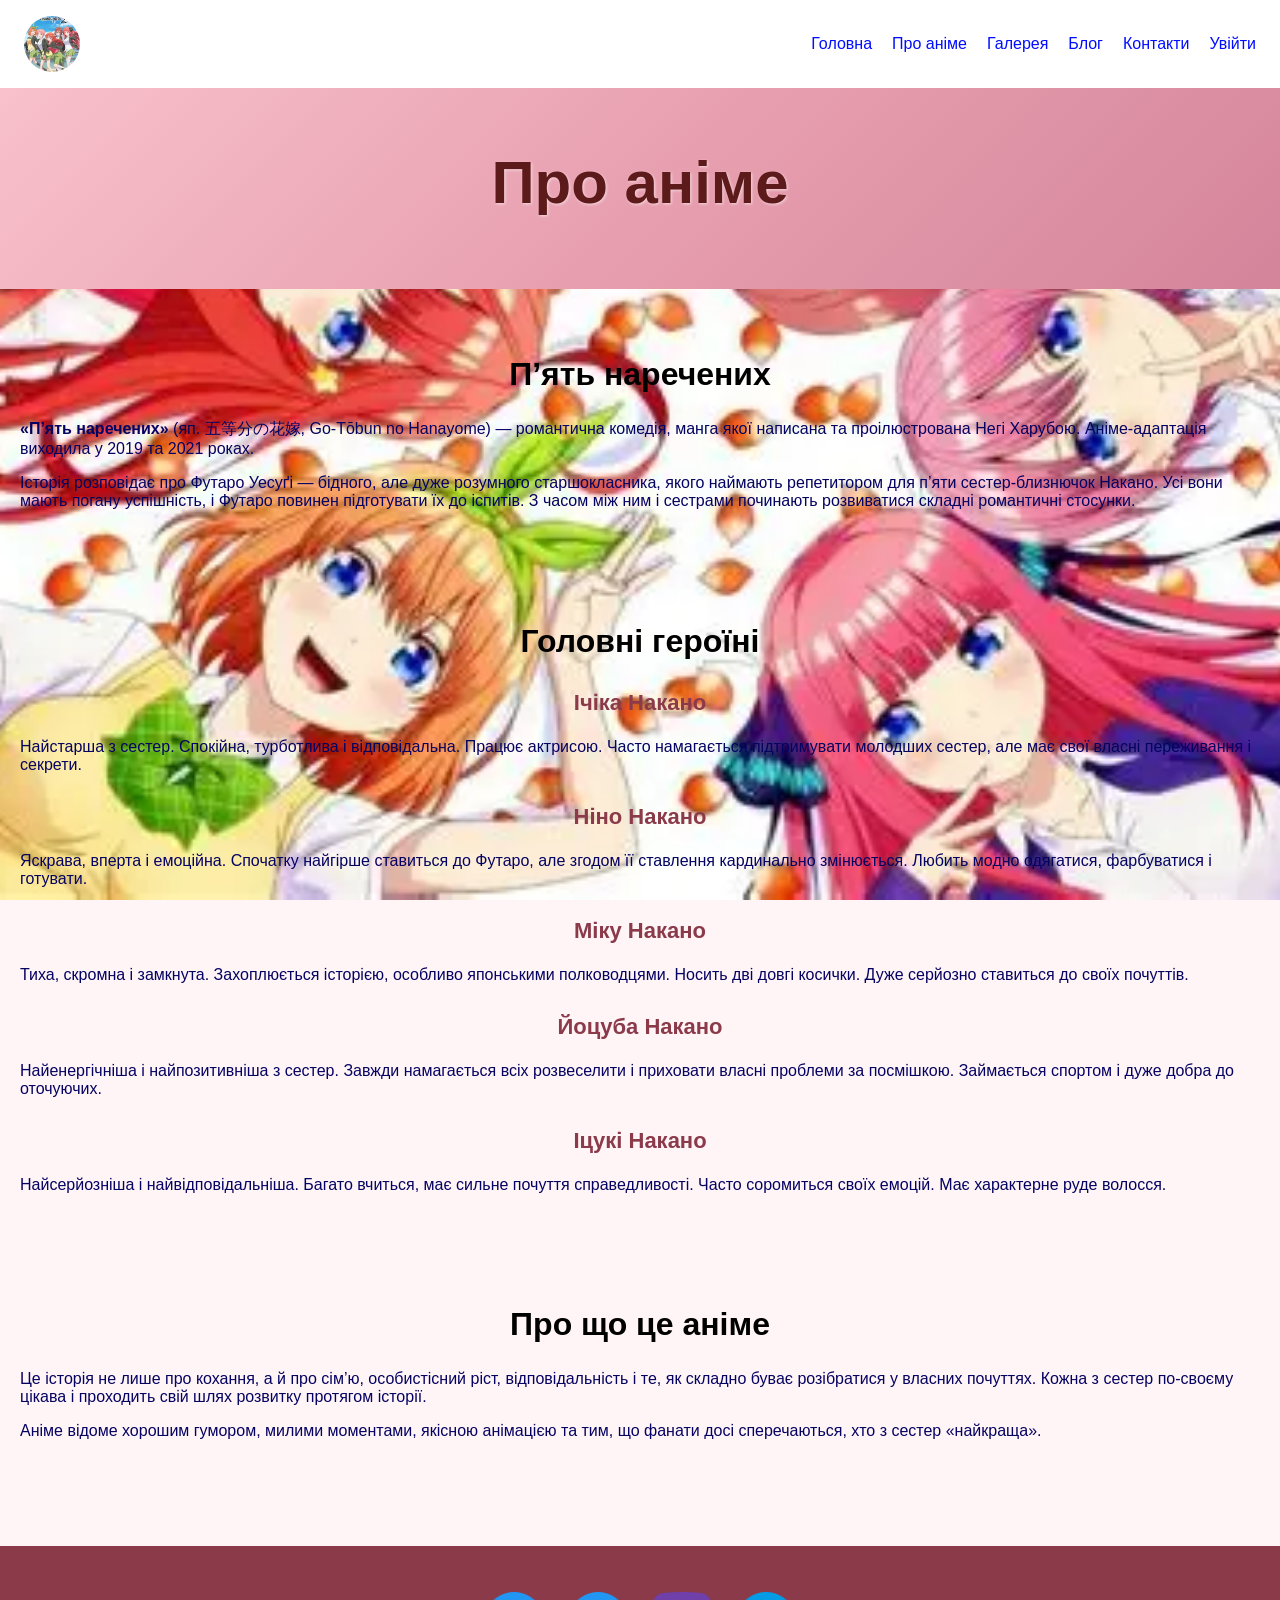
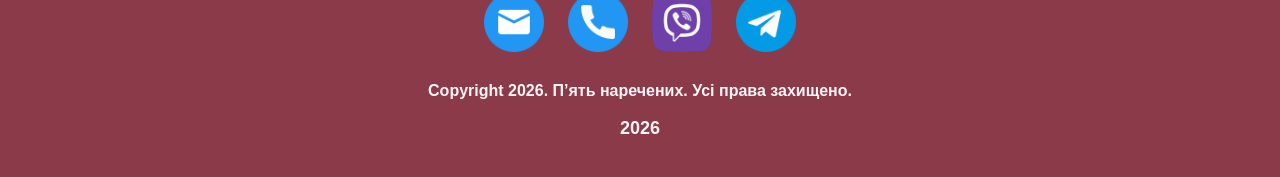
==== about.html @ eebcb765 "Add main website structure and login functionality - Created index.html for the main page with navig" ====
<!DOCTYPE html>
<html lang="uk">

<head>
    <meta charset="UTF-8">
    <meta name="viewport" content="width=device-width, initial-scale=1.0">
    <title>Про аніме — П’ять наречених</title>
    <link rel="stylesheet" href="style.css">
</head>

<body>
    <nav>
        <img src="./images/logotyp.webp" alt="Логотип" class="logo">
        <ul>
            <li><a href="./index.html">Головна</a></li>
            <li><a href="./about.html">Про аніме</a></li>
            <li><a href="./gallery.html">Галерея</a></li>
            <li><a href="./blog.html">Блог</a></li>
            <li><a href="./contacts.html">Контакти</a></li>
            <li><a href="login.html">Увійти</a></li>
        </ul>
    </nav>

    <header>
        <h1>Про аніме</h1>
    </header>

    <main>
        <section>
            <h2>П’ять наречених</h2>
            <p><strong>«П’ять наречених»</strong> (яп. 五等分の花嫁, Go-Tōbun no Hanayome) — романтична комедія, манга якої написана та проілюстрована Негі Харубою. Аніме-адаптація виходила у 2019 та 2021 роках.</p>
            
            <p>Історія розповідає про Футаро Уесуґі — бідного, але дуже розумного старшокласника, якого наймають репетитором для п’яти сестер-близнючок Накано. Усі вони мають погану успішність, і Футаро повинен підготувати їх до іспитів. З часом між ним і сестрами починають розвиватися складні романтичні стосунки.</p>
        </section>

        <section>
            <h2>Головні героїні</h2>

            <h3>Ічіка Накано</h3>
            <p>Найстарша з сестер. Спокійна, турботлива і відповідальна. Працює актрисою. Часто намагається підтримувати молодших сестер, але має свої власні переживання і секрети.</p>

            <h3>Ніно Накано</h3>
            <p>Яскрава, вперта і емоційна. Спочатку найгірше ставиться до Футаро, але згодом її ставлення кардинально змінюється. Любить модно одягатися, фарбуватися і готувати.</p>

            <h3>Міку Накано</h3>
            <p>Тиха, скромна і замкнута. Захоплюється історією, особливо японськими полководцями. Носить дві довгі косички. Дуже серйозно ставиться до своїх почуттів.</p>

            <h3>Йоцуба Накано</h3>
            <p>Найенергічніша і найпозитивніша з сестер. Завжди намагається всіх розвеселити і приховати власні проблеми за посмішкою. Займається спортом і дуже добра до оточуючих.</p>

            <h3>Іцукі Накано</h3>
            <p>Найсерйозніша і найвідповідальніша. Багато вчиться, має сильне почуття справедливості. Часто соромиться своїх емоцій. Має характерне руде волосся.</p>
        </section>

        <section>
            <h2>Про що це аніме</h2>
            <p>Це історія не лише про кохання, а й про сім’ю, особистісний ріст, відповідальність і те, як складно буває розібратися у власних почуттях. Кожна з сестер по-своєму цікава і проходить свій шлях розвитку протягом історії.</p>
            <p>Аніме відоме хорошим гумором, милими моментами, якісною анімацією та тим, що фанати досі сперечаються, хто з сестер «найкраща».</p>
        </section>
    </main>

    <footer>
        <ul class="social">
            <li>
                <a href="mailto:kitit@gmail.com" target="_blank"><img src="images/mail.png" alt="" width="60" /></a>
            </li>
            <li>
                <a href="tel:+380937012345" target="_blank"><img src="images/telephone.png" alt="" width="60" /></a>
            </li>
            <li>
                <a href="viber://chat?number=%2B79001234567" target="_blank"><img src="images/viber.png" alt="" width="60" /></a>
            </li>
            <li>
                <a href="https://t.me/IT_SCHOOL_KH" target="_blank"><img src="images/telegram.png" alt="" width="60" /></a>
            </li>
        </ul>
        <h3>Copyright 2026. П’ять наречених. Усі права захищено.</h3>
        <p>2026</p>
    </footer>
</body>

</html>
---- style.css ----
html,
body {
  height: 100%;
  padding: 0;
  margin: 0;
}

body {
  background-image: url(./images/whoisthebestsister.webp);
  background-size: cover;
  background-position: center;
  background-repeat: no-repeat;
  background-attachment: fixed;
}

body {
  background-color: #fff5f7;
  font-family: "Segoe UI", Arial, Helvetica, sans-serif;
  color: #050361;
}

/* Заголовки */
h1 {
  color: #8b3a4a;
  font-size: 60px;
}

h2 {
  color: #000000;
  font-size: 32px;
}

h3 {
  color: #8b3a4a;
  font-size: 22px;
  margin-top: 30px;
}

h1, h2, h3, h4 {
  font-family: "Segoe UI", Verdana, Geneva, Tahoma, sans-serif;
  text-align: center;
}

/* Посилання */
a {
  color: #000dff;
  text-decoration: none;
  transition: color 0.2s;
}

a:hover {
  color: #d4849a;
}

ul {
  list-style-type: none;
  padding: 0;
}

img {
  max-width: 100%;
}

/* ===== Навігація ===== */
nav {
  display: flex;
  justify-content: space-between;
  align-items: center;
  padding: 16px 24px;
  background-color: #fff;
  box-shadow: 0 2px 8px rgba(139, 58, 74, 0.1);
}

nav ul {
  display: flex;
  flex-wrap: wrap;
  gap: 20px;
  margin: 0;
}

nav a {
  font-weight: 500;
  font-size: 16px;
}

.logo {
  width: 56px;
  height: 56px;
  border-radius: 50%;
  object-fit: cover;
}

/* ===== Хедер ===== */
header {
  padding: 60px 20px;
  text-align: center;
  background: linear-gradient(135deg, #f8c1cc, #e8a0b0, #d4849a);
}

header h1 {
  margin: 0 0 12px;
  color: #5c1a1a;
  text-shadow: 1px 1px 3px rgba(255, 255, 255, 0.6);
}

.description {
  color: #4a2c2a;
  font-size: 20px;
  max-width: 600px;
  margin: 0 auto 25px;
}

/* ===== Основний контент ===== */
main {
  padding: 30px 20px;
}

section {
  clear: both;
  margin-bottom: 50px;
  padding: 10px 0;
}

.sister-text {
  max-width: 820px;
  margin: 0 auto;
  line-height: 1.7;
  font-size: 18px;
}

.sister-text p {
  margin: 0 0 16px;
}

/* ===== Кнопка ===== */
.button {
  display: inline-block;
  background-color: #e8a0b0;
  border: 3px solid #c45c6a;
  padding: 12px 28px;
  margin: 15px auto;
  font-weight: bold;
  border-radius: 30px;
  color: #4a2c2a;
  transition: all 0.25s;
  text-align: center;
}

.button:hover {
  background-color: #c45c6a;
  color: #fff;
}

/* ===== Зображення ===== */
.center {
  display: block;
  margin: 20px auto;
}

.main_img {
  width: 100%;
  max-width: 520px;
  border-radius: 12px;
  box-shadow: 0 4px 15px rgba(139, 58, 74, 0.15);
}

.img_left {
  float: left;
  width: 280px;
  padding: 0 24px 20px 0;
  border-radius: 10px;
}

.img_right {
  float: right;
  width: 280px;
  padding: 0 0 20px 24px;
  border-radius: 10px;
}

/* ===== Галерея ===== */
#gallery {
  text-align: center;
}

#gallery div {
  display: inline-block;
  border: 3px solid #e8a0b0;
  background-color: #fff;
  padding: 16px;
  border-radius: 12px;
  margin: 10px 6px;
  transition: transform 0.2s;
}

#gallery div:hover {
  transform: translateY(-5px);
}

#gallery div img {
  height: 200px;
  border-radius: 8px;
  object-fit: cover;
}

/* ===== Контакти ===== */
.column2 {
  display: flex;
  justify-content: center;
  gap: 24px;
  flex-wrap: wrap;
}

.column2 div {
  width: 48%;
  min-width: 280px;
}

.contacts_img {
  width: 100%;
  height: 450px;
  object-fit: cover;
  border-radius: 12px;
}

/* ===== Форма входу ===== */
.login-form {
  background: #fff;
  padding: 40px;
  border-radius: 16px;
  box-shadow: 0 4px 20px rgba(139, 58, 74, 0.12);
  text-align: center;
  width: 100%;
  max-width: 380px;
  margin: 40px auto;
}

.login-form input {
  width: 100%;
  padding: 12px 16px;
  margin: 10px 0;
  border: 2px solid #e8a0b0;
  border-radius: 8px;
  font-size: 16px;
  box-sizing: border-box;
  outline: none;
  transition: border-color 0.2s;
}

.login-form input:focus {
  border-color: #c45c6a;
}

.login-form button {
  padding: 12px 28px;
  margin: 12px 6px 0;
  border: none;
  border-radius: 30px;
  font-weight: bold;
  font-size: 15px;
  cursor: pointer;
  transition: all 0.2s;
}

.login-form button[type="submit"] {
  background-color: #e8a0b0;
  color: #4a2c2a;
}

.login-form button[type="submit"]:hover {
  background-color: #c45c6a;
  color: #fff;
}

.login-form button[type="reset"] {
  background-color: #f0e0e4;
  color: #8b3a4a;
}

.login-form button[type="reset"]:hover {
  background-color: #e8a0b0;
}

/* ===== Підвал ===== */
footer {
  display: flex;
  flex-direction: column;
  justify-content: center;
  align-items: center;
  clear: both;
  background-color: #8b3a4a;
  color: #fff5f7;
  padding: 30px 20px;
}

footer a {
  color: #f8c1cc;
}

footer a:hover {
  color: #fff;
}

footer p {
  font-weight: bold;
  font-size: 18px;
  margin: 8px 0;
}

footer h3 {
  color: #fff5f7;
  font-size: 16px;
  margin: 10px 0;
}

.social {
  display: flex;
  justify-content: center;
  gap: 24px;
  margin: 16px 0;
}

#uarr {
  text-align: center;
  font-size: 36px;
  margin-bottom: 10px;
}

#uarr a {
  color: #f8c1cc;
}
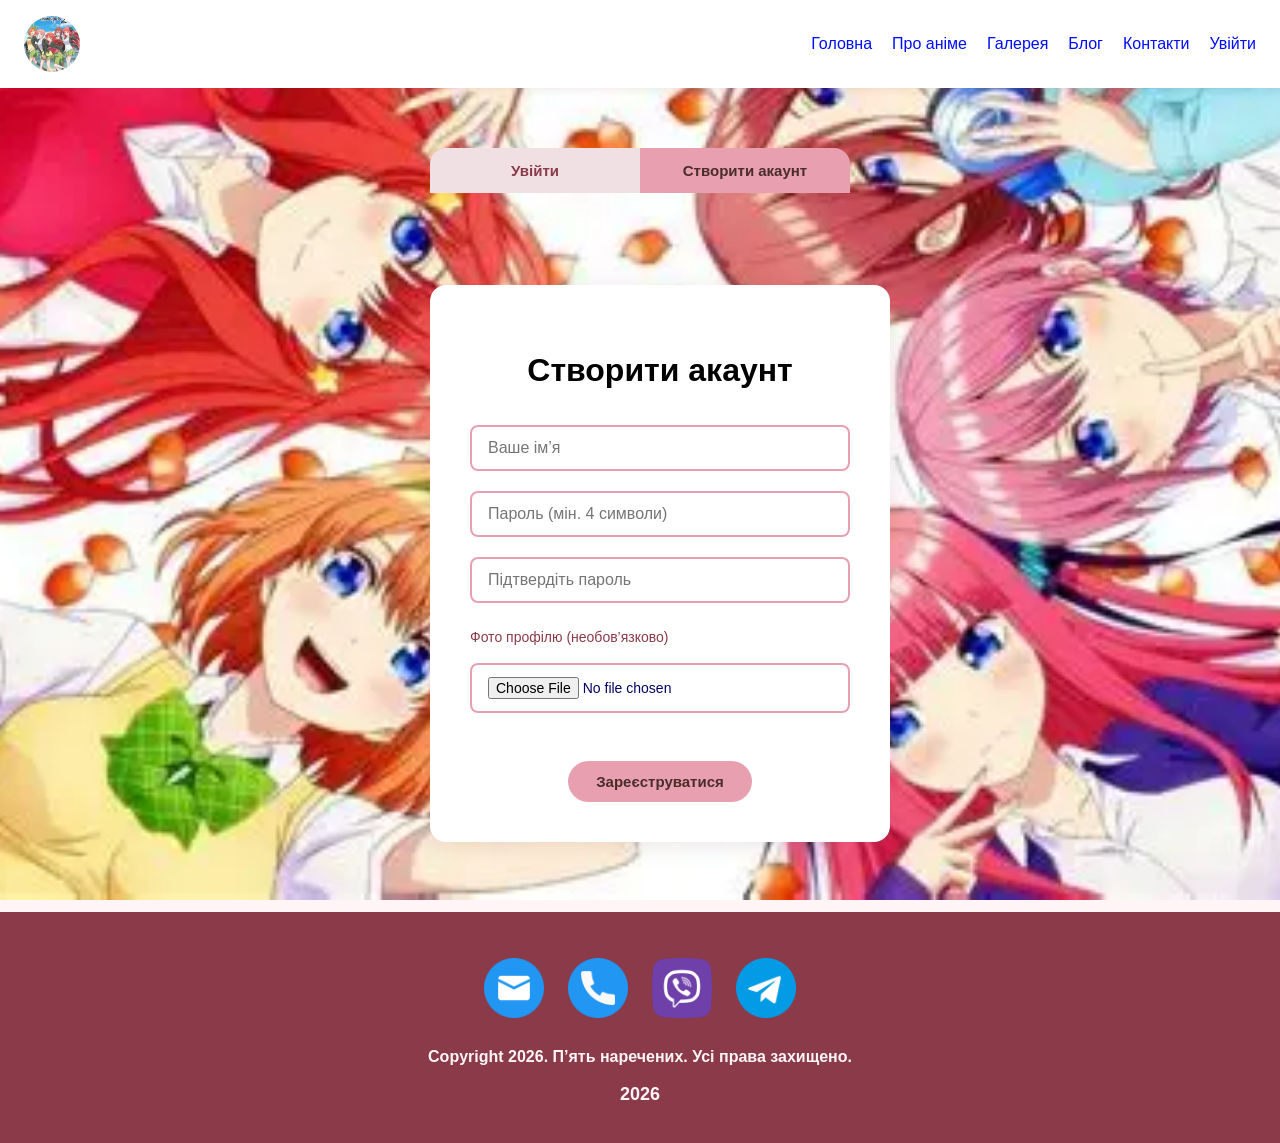
==== commit 694bc056: "feat: Implement user authentication system with login and registration functionality - Added profile" ====
--- a/about.html
+++ b/about.html
@@ -10,7 +10,9 @@
 
 <body>
     <nav>
-        <img src="./images/logotyp.webp" alt="Логотип" class="logo">
+        <a href="./profile.html">
+            <img src="./images/logotyp.webp" alt="Логотип" class="logo">
+        </a>
         <ul>
             <li><a href="./index.html">Головна</a></li>
             <li><a href="./about.html">Про аніме</a></li>
@@ -28,34 +30,45 @@
     <main>
         <section>
             <h2>П’ять наречених</h2>
-            <p><strong>«П’ять наречених»</strong> (яп. 五等分の花嫁, Go-Tōbun no Hanayome) — романтична комедія, манга якої написана та проілюстрована Негі Харубою. Аніме-адаптація виходила у 2019 та 2021 роках.</p>
-            
-            <p>Історія розповідає про Футаро Уесуґі — бідного, але дуже розумного старшокласника, якого наймають репетитором для п’яти сестер-близнючок Накано. Усі вони мають погану успішність, і Футаро повинен підготувати їх до іспитів. З часом між ним і сестрами починають розвиватися складні романтичні стосунки.</p>
+            <p><strong>«П’ять наречених»</strong> (яп. 五等分の花嫁, Go-Tōbun no Hanayome) — романтична комедія, манга якої
+                написана та проілюстрована Негі Харубою. Аніме-адаптація виходила у 2019 та 2021 роках.</p>
+            <p>Історія розповідає про Футаро Уесуґі — бідного, але дуже розумного старшокласника, якого наймають
+                репетитором для п’яти сестер-близнючок Накано. Усі вони мають погану успішність, і Футаро повинен
+                підготувати їх до іспитів. З часом між ним і сестрами починають розвиватися складні романтичні стосунки.
+            </p>
         </section>
 
         <section>
             <h2>Головні героїні</h2>
 
             <h3>Ічіка Накано</h3>
-            <p>Найстарша з сестер. Спокійна, турботлива і відповідальна. Працює актрисою. Часто намагається підтримувати молодших сестер, але має свої власні переживання і секрети.</p>
+            <p>Найстарша з сестер. Спокійна, турботлива і відповідальна. Працює актрисою. Часто намагається підтримувати
+                молодших сестер, але має свої власні переживання і секрети.</p>
 
             <h3>Ніно Накано</h3>
-            <p>Яскрава, вперта і емоційна. Спочатку найгірше ставиться до Футаро, але згодом її ставлення кардинально змінюється. Любить модно одягатися, фарбуватися і готувати.</p>
+            <p>Яскрава, вперта і емоційна. Спочатку найгірше ставиться до Футаро, але згодом її ставлення кардинально
+                змінюється. Любить модно одягатися, фарбуватися і готувати.</p>
 
             <h3>Міку Накано</h3>
-            <p>Тиха, скромна і замкнута. Захоплюється історією, особливо японськими полководцями. Носить дві довгі косички. Дуже серйозно ставиться до своїх почуттів.</p>
+            <p>Тиха, скромна і замкнута. Захоплюється історією, особливо японськими полководцями. Носить дві довгі
+                косички. Дуже серйозно ставиться до своїх почуттів.</p>
 
             <h3>Йоцуба Накано</h3>
-            <p>Найенергічніша і найпозитивніша з сестер. Завжди намагається всіх розвеселити і приховати власні проблеми за посмішкою. Займається спортом і дуже добра до оточуючих.</p>
+            <p>Найенергічніша і найпозитивніша з сестер. Завжди намагається всіх розвеселити і приховати власні проблеми
+                за посмішкою. Займається спортом і дуже добра до оточуючих.</p>
 
             <h3>Іцукі Накано</h3>
-            <p>Найсерйозніша і найвідповідальніша. Багато вчиться, має сильне почуття справедливості. Часто соромиться своїх емоцій. Має характерне руде волосся.</p>
+            <p>Найсерйозніша і найвідповідальніша. Багато вчиться, має сильне почуття справедливості. Часто соромиться
+                своїх емоцій. Має характерне руде волосся.</p>
         </section>
 
         <section>
             <h2>Про що це аніме</h2>
-            <p>Це історія не лише про кохання, а й про сім’ю, особистісний ріст, відповідальність і те, як складно буває розібратися у власних почуттях. Кожна з сестер по-своєму цікава і проходить свій шлях розвитку протягом історії.</p>
-            <p>Аніме відоме хорошим гумором, милими моментами, якісною анімацією та тим, що фанати досі сперечаються, хто з сестер «найкраща».</p>
+            <p>Це історія не лише про кохання, а й про сім’ю, особистісний ріст, відповідальність і те, як складно буває
+                розібратися у власних почуттях. Кожна з сестер по-своєму цікава і проходить свій шлях розвитку протягом
+                історії.</p>
+            <p>Аніме відоме хорошим гумором, милими моментами, якісною анімацією та тим, що фанати досі сперечаються,
+                хто з сестер «найкраща».</p>
         </section>
     </main>
 
@@ -68,15 +81,18 @@
                 <a href="tel:+380937012345" target="_blank"><img src="images/telephone.png" alt="" width="60" /></a>
             </li>
             <li>
-                <a href="viber://chat?number=%2B79001234567" target="_blank"><img src="images/viber.png" alt="" width="60" /></a>
+                <a href="viber://chat?number=%2B79001234567" target="_blank"><img src="images/viber.png" alt=""
+                        width="60" /></a>
             </li>
             <li>
-                <a href="https://t.me/IT_SCHOOL_KH" target="_blank"><img src="images/telegram.png" alt="" width="60" /></a>
+                <a href="https://t.me/IT_SCHOOL_KH" target="_blank"><img src="images/telegram.png" alt=""
+                        width="60" /></a>
             </li>
         </ul>
         <h3>Copyright 2026. П’ять наречених. Усі права захищено.</h3>
         <p>2026</p>
     </footer>
+    <script src="script.js"></script>
 </body>
 
 </html>
--- a/style.css
+++ b/style.css
@@ -36,7 +36,10 @@
   margin-top: 30px;
 }
 
-h1, h2, h3, h4 {
+h1,
+h2,
+h3,
+h4 {
   font-family: "Segoe UI", Verdana, Geneva, Tahoma, sans-serif;
   text-align: center;
 }
@@ -88,6 +91,13 @@
   height: 56px;
   border-radius: 50%;
   object-fit: cover;
+}
+
+.profile-logo {
+  border-radius: 50%;
+  object-fit: cover;
+  display: block;
+  margin: 20px auto;
 }
 
 /* ===== Хедер ===== */
@@ -152,6 +162,12 @@
 }
 
 /* ===== Зображення ===== */
+.homepage-center {
+  border-radius: 50%;
+  display: block;
+  margin: 20px auto;
+}
+
 .center {
   display: block;
   margin: 20px auto;
@@ -328,4 +344,165 @@
 
 #uarr a {
   color: #f8c1cc;
+}
+
+/* ===== Авторизація ===== */
+.auth-box {
+  max-width: 420px;
+  margin: 30px auto;
+}
+
+.auth-tabs {
+  display: flex;
+  gap: 0;
+  margin-bottom: 0;
+  border-radius: 16px 16px 0 0;
+  overflow: hidden;
+}
+
+.auth-tab {
+  flex: 1;
+  padding: 14px 10px;
+  border: none;
+  background: #f0e0e4;
+  color: #8b3a4a;
+  font-weight: 600;
+  font-size: 15px;
+  cursor: pointer;
+  transition: all 0.2s;
+}
+
+.auth-tab.active {
+  background: #e8a0b0;
+  color: #4a2c2a;
+}
+
+.auth-tab:hover:not(.active) {
+  background: #e8c8d0;
+}
+
+.auth-message {
+  text-align: center;
+  padding: 10px 16px;
+  margin: 12px 0 0;
+  border-radius: 8px;
+  font-weight: 500;
+  min-height: 20px;
+}
+
+.auth-message.error {
+  background: #ffe0e0;
+  color: #a33;
+}
+
+.auth-message.success {
+  background: #e0ffe8;
+  color: #2a6b3c;
+}
+
+.photo-upload {
+  margin: 16px 0 8px;
+  text-align: left;
+}
+
+.photo-upload label {
+  display: block;
+  margin-bottom: 8px;
+  font-size: 14px;
+  color: #8b3a4a;
+  font-weight: 500;
+}
+
+.photo-upload input[type="file"] {
+  width: 100%;
+  font-size: 14px;
+}
+
+#photo-preview {
+  display: block;
+  width: 100px;
+  height: 100px;
+  object-fit: cover;
+  border-radius: 50%;
+  margin: 12px auto 0;
+  border: 3px solid #e8a0b0;
+}
+
+/* ===== Профіль ===== */
+.profile-section {
+  display: flex;
+  flex-wrap: wrap;
+  justify-content: center;
+  gap: 40px;
+  max-width: 900px;
+  margin: 0 auto;
+  align-items: flex-start;
+}
+
+.profile-card {
+  background: #fff;
+  padding: 36px 40px;
+  border-radius: 20px;
+  box-shadow: 0 6px 24px rgba(139, 58, 74, 0.12);
+  text-align: center;
+  min-width: 280px;
+}
+
+.profile-avatar {
+  width: 160px;
+  height: 160px;
+  border-radius: 50%;
+  object-fit: cover;
+  border: 4px solid #e8a0b0;
+  box-shadow: 0 4px 16px rgba(139, 58, 74, 0.2);
+  display: block;
+  margin: 0 auto 18px;
+}
+
+.profile-card h2 {
+  margin: 0 0 8px;
+  color: #8b3a4a;
+  font-size: 28px;
+}
+
+.profile-meta {
+  color: #888;
+  font-size: 14px;
+  margin-bottom: 24px;
+}
+
+.profile-actions {
+  display: flex;
+  flex-direction: column;
+  gap: 12px;
+  align-items: center;
+}
+
+.change-photo-btn {
+  cursor: pointer;
+  margin: 0;
+}
+
+.logout-btn {
+  background-color: #f0e0e4 !important;
+  color: #8b3a4a !important;
+  border: 2px solid #c45c6a !important;
+}
+
+.logout-btn:hover {
+  background-color: #c45c6a !important;
+  color: #fff !important;
+}
+
+.profile-info {
+  max-width: 380px;
+  background: rgba(255, 255, 255, 0.9);
+  padding: 28px;
+  border-radius: 16px;
+  line-height: 1.6;
+}
+
+.profile-info h3 {
+  margin-top: 0;
+  color: #8b3a4a;
 }
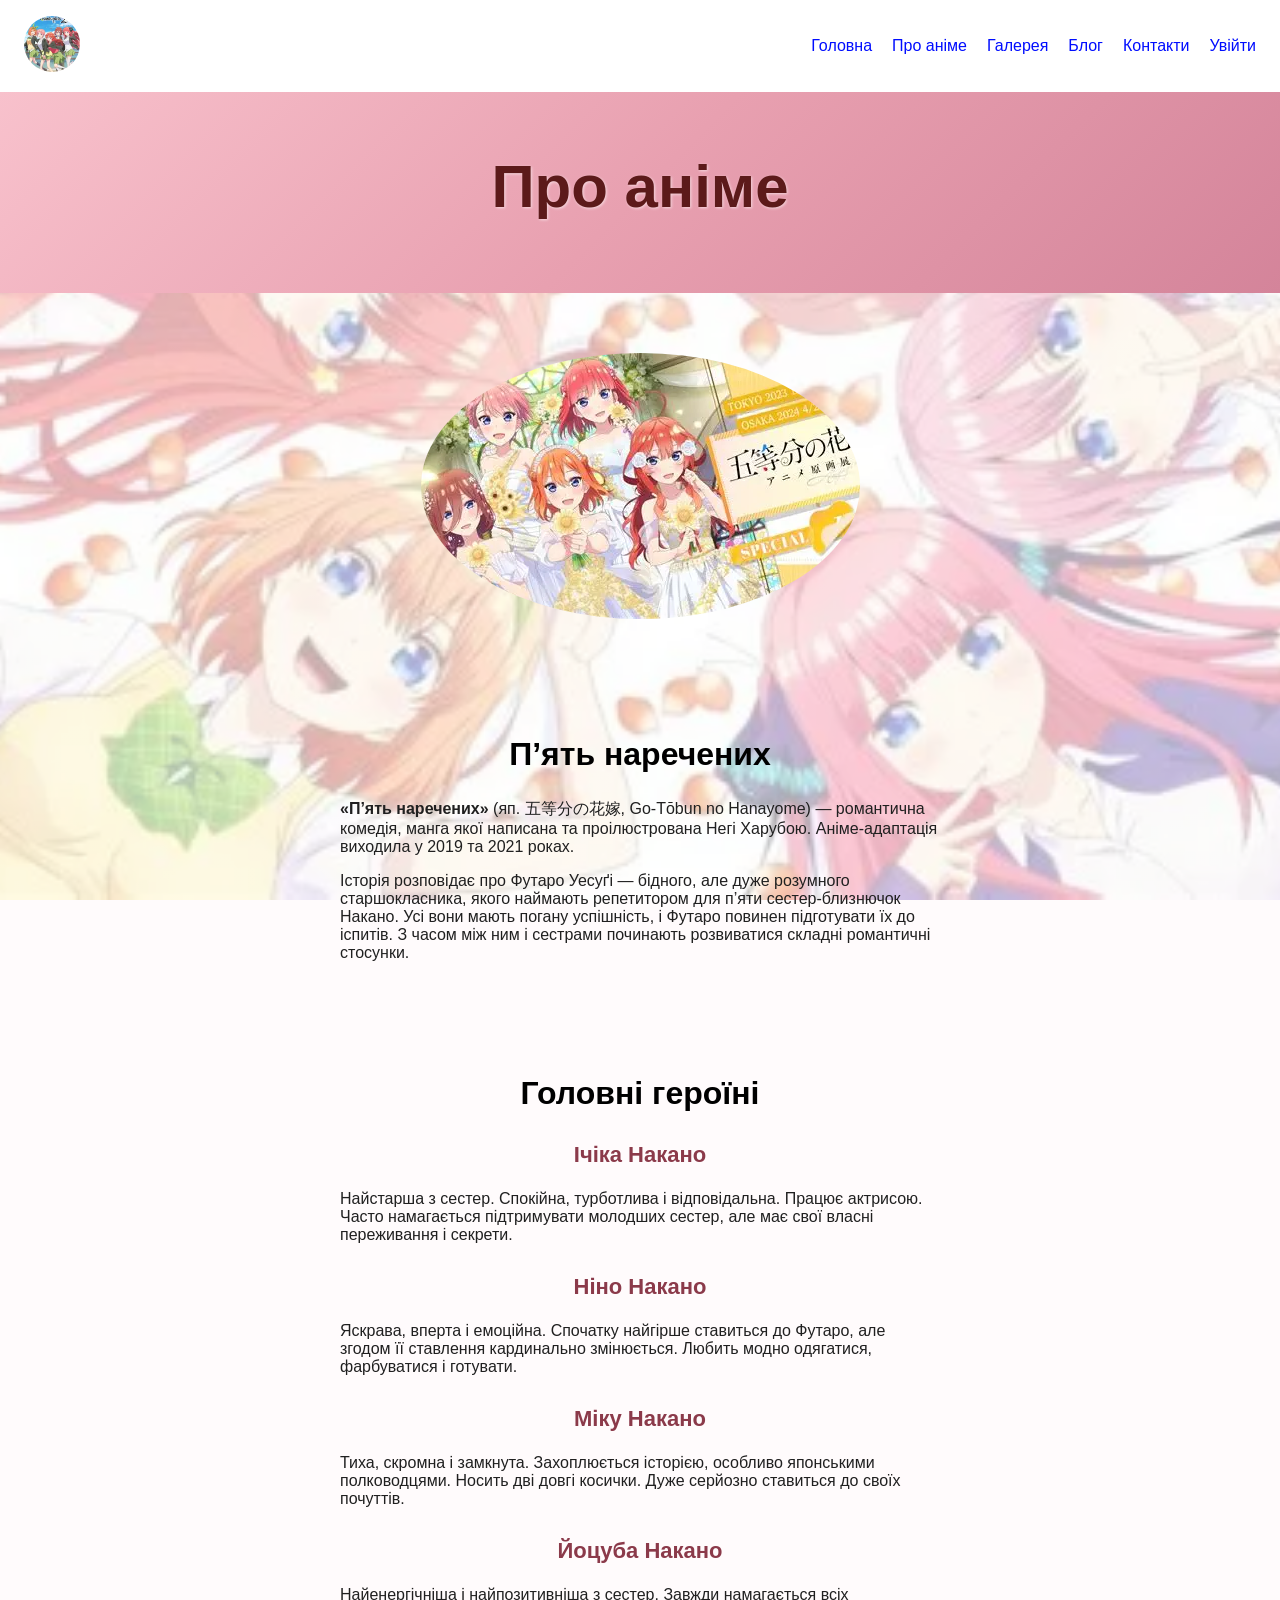
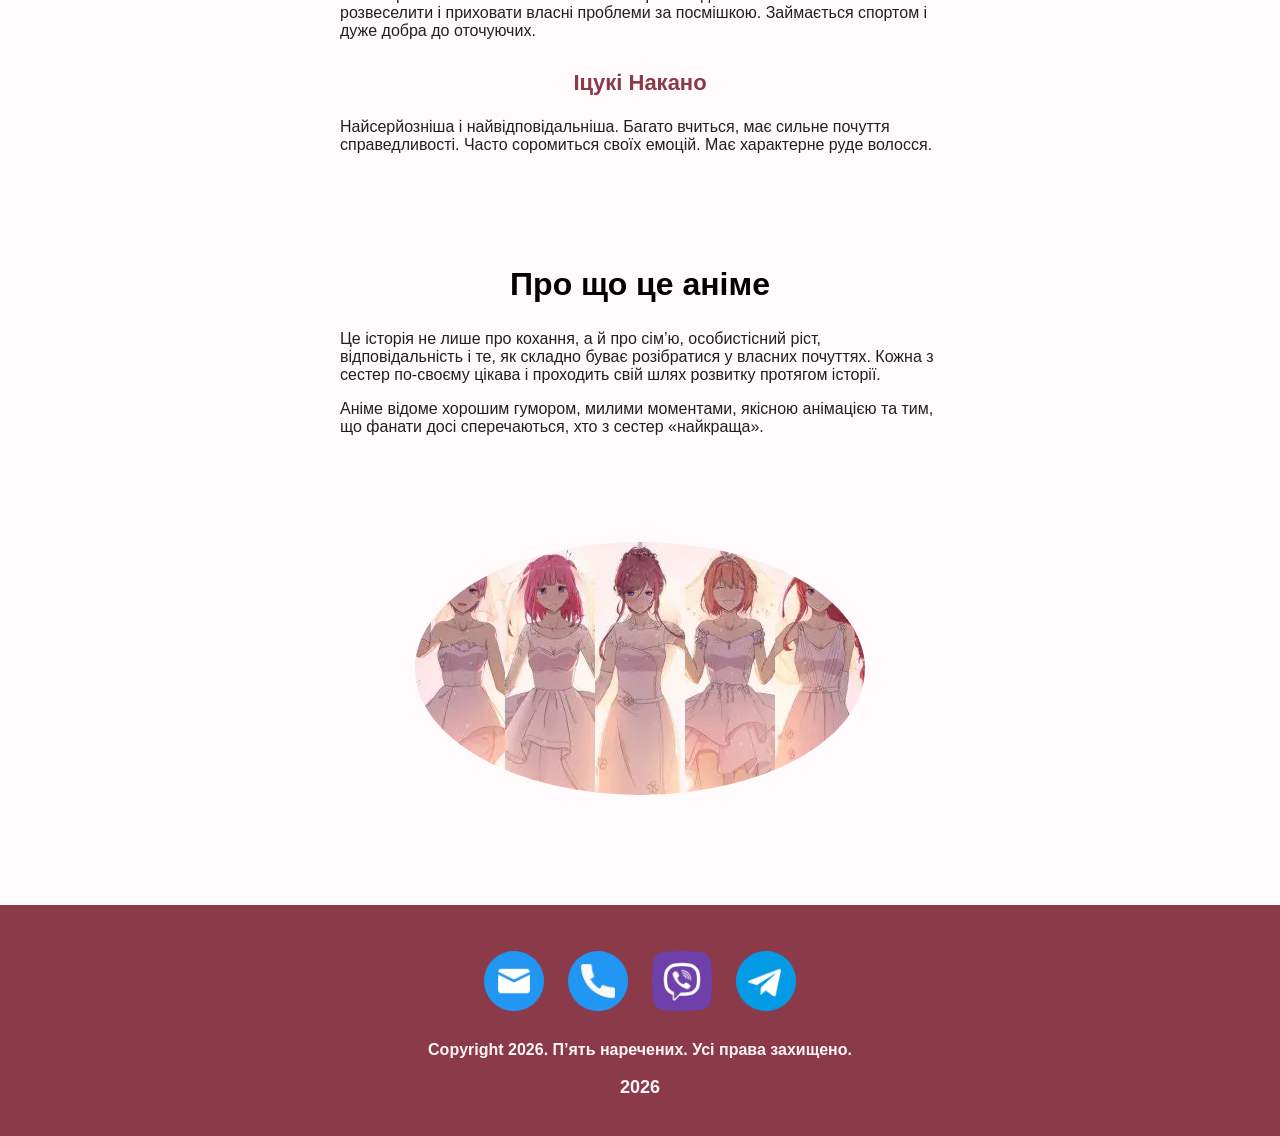
==== commit d0c5181f: "Refactor code structure for improved readability and maintainability" ====
--- a/about.html
+++ b/about.html
@@ -28,6 +28,7 @@
     </header>
 
     <main>
+        <section><img src="./images/про_аніме.webp" alt="Nakano_Sister" class="homepage-center"></section>
         <section>
             <h2>П’ять наречених</h2>
             <p><strong>«П’ять наречених»</strong> (яп. 五等分の花嫁, Go-Tōbun no Hanayome) — романтична комедія, манга якої
@@ -70,22 +71,24 @@
             <p>Аніме відоме хорошим гумором, милими моментами, якісною анімацією та тим, що фанати досі сперечаються,
                 хто з сестер «найкраща».</p>
         </section>
+        <section><img src="./images/about_anime.webp" alt="Nakano_Sister" class="homepage-center"></section>
     </main>
 
     <footer>
         <ul class="social">
             <li>
-                <a href="mailto:kitit@gmail.com" target="_blank"><img src="images/mail.png" alt="" width="60" /></a>
-            </li>
-            <li>
-                <a href="tel:+380937012345" target="_blank"><img src="images/telephone.png" alt="" width="60" /></a>
-            </li>
-            <li>
-                <a href="viber://chat?number=%2B79001234567" target="_blank"><img src="images/viber.png" alt=""
+                <a href="mailto:markevychmikhail@gmail.com" target="_blank"><img src="images/mail.png" alt=""
                         width="60" /></a>
             </li>
             <li>
-                <a href="https://t.me/IT_SCHOOL_KH" target="_blank"><img src="images/telegram.png" alt=""
+                <a href="tel:+380993578414" target="_blank"><img src="images/telephone.png" alt="" width="60" /></a>
+            </li>
+            <li>
+                <a href="viber://add?number=380993578414" target="_blank"><img src="images/viber.png" alt=""
+                        width="60" /></a>
+            </li>
+            <li>
+                <a href="https://t.me/Mikhail_rabBozhiy" target="_blank"><img src="images/telegram.png" alt=""
                         width="60" /></a>
             </li>
         </ul>
--- a/style.css
+++ b/style.css
@@ -1,12 +1,15 @@
 html,
 body {
-  height: 100%;
+  min-height: 100%;
   padding: 0;
   margin: 0;
 }
 
-body {
-  background-image: url(./images/whoisthebestsister.webp);
+html {
+  background-color: #fff5f7;
+  background-image:
+    linear-gradient(rgba(255, 255, 255, 0.15), rgba(255, 255, 255, 0.15)),
+    url(./images/whoisthebestsister.webp);
   background-size: cover;
   background-position: center;
   background-repeat: no-repeat;
@@ -14,9 +17,10 @@
 }
 
 body {
-  background-color: #fff5f7;
+  min-height: 100vh;
+  background: transparent;
   font-family: "Segoe UI", Arial, Helvetica, sans-serif;
-  color: #050361;
+  color: #202020;
 }
 
 /* Заголовки */
@@ -91,6 +95,7 @@
   height: 56px;
   border-radius: 50%;
   object-fit: cover;
+  flex-shrink: 0;
 }
 
 .profile-logo {
@@ -123,12 +128,14 @@
 /* ===== Основний контент ===== */
 main {
   padding: 30px 20px;
+  background-color: rgba(255, 255, 255, 0.62);
 }
 
 section {
   clear: both;
-  margin-bottom: 50px;
   padding: 10px 0;
+  max-width: 600px;
+  margin:0 auto 50px;
 }
 
 .sister-text {
@@ -246,7 +253,6 @@
   border-radius: 16px;
   box-shadow: 0 4px 20px rgba(139, 58, 74, 0.12);
   text-align: center;
-  width: 100%;
   max-width: 380px;
   margin: 40px auto;
 }
@@ -505,4 +511,675 @@
 .profile-info h3 {
   margin-top: 0;
   color: #8b3a4a;
+}
+
+/* ===== Особиста галерея ===== */
+.user-gallery-section {
+  max-width: 1000px;
+  margin: 0 auto;
+}
+
+.user-gallery-upload {
+  max-width: 520px;
+  margin: 0 auto 40px;
+  padding: 24px;
+  background: rgba(255, 255, 255, 0.94);
+  border-radius: 16px;
+  box-shadow: 0 4px 18px rgba(139, 58, 74, 0.12);
+}
+
+.user-gallery-upload h2 {
+  color: #8b3a4a;
+}
+
+.user-gallery-upload form {
+  display: flex;
+  flex-direction: column;
+  gap: 10px;
+}
+
+.user-gallery-upload input[type="file"],
+.user-gallery-upload input[type="text"] {
+  box-sizing: border-box;
+  width: 100%;
+  padding: 10px;
+  border: 1px solid #c45c6a;
+  border-radius: 8px;
+  background: #fff;
+  font: inherit;
+}
+
+.user-gallery-upload .button {
+  cursor: pointer;
+  align-self: center;
+}
+
+.gallery-message {
+  min-height: 1.5em;
+  text-align: center;
+}
+
+.gallery-message.error {
+  color: #a33;
+}
+
+.gallery-message.success {
+  color: #2a6b3c;
+}
+
+.gallery-empty {
+  text-align: center;
+}
+
+.user-gallery-grid {
+  display: flex;
+  flex-wrap: wrap;
+  justify-content: center;
+  gap: 16px;
+}
+
+.user-gallery-card {
+  width: 220px;
+  margin: 0;
+  padding: 12px;
+  background: #fff;
+  border: 2px solid #e8a0b0;
+  border-radius: 12px;
+  text-align: center;
+}
+
+.user-gallery-card img {
+  width: 100%;
+  height: 180px;
+  border-radius: 8px;
+  object-fit: cover;
+}
+
+.user-gallery-card figcaption,
+.user-gallery-card p {
+  margin: 8px 0;
+  overflow-wrap: anywhere;
+}
+
+.gallery-remove-button {
+  padding: 7px 12px;
+  border: 1px solid #c45c6a;
+  border-radius: 20px;
+  background: #f0e0e4;
+  color: #8b3a4a;
+  cursor: pointer;
+}
+
+/* ===== Навігація: аватар користувача ===== */
+.nav-user {
+  display: flex;
+  align-items: center;
+  gap: 10px;
+  text-decoration: none;
+  color: #8b3a4a;
+  font-weight: 600;
+  padding: 4px 10px 4px 4px;
+  border-radius: 30px;
+  background: #fff5f7;
+  border: 2px solid #e8a0b0;
+  transition: all 0.2s;
+}
+
+.nav-user:hover {
+  background: #e8a0b0;
+  color: #4a2c2a;
+}
+
+.nav-user-avatar {
+  width: 36px;
+  height: 36px;
+  border-radius: 50%;
+  object-fit: cover;
+  border: 2px solid #c45c6a;
+}
+
+.nav-user-name {
+  font-size: 14px;
+  max-width: 120px;
+  overflow: hidden;
+  text-overflow: ellipsis;
+  white-space: nowrap;
+}
+
+/* ===== Покращений профіль ===== */
+.profile-avatar-wrap {
+  position: relative;
+  display: inline-block;
+  margin-bottom: 18px;
+}
+
+.profile-avatar-wrap .profile-avatar {
+  margin: 0;
+}
+
+.avatar-edit-btn {
+  position: absolute;
+  bottom: 6px;
+  right: 6px;
+  width: 36px;
+  height: 36px;
+  border-radius: 50%;
+  background: #e8a0b0;
+  border: 2px solid #fff;
+  color: #4a2c2a;
+  font-size: 16px;
+  display: flex;
+  align-items: center;
+  justify-content: center;
+  cursor: pointer;
+  box-shadow: 0 2px 8px rgba(0,0,0,0.15);
+  transition: background 0.2s;
+}
+
+.avatar-edit-btn:hover {
+  background: #c45c6a;
+  color: #fff;
+}
+
+.profile-stats {
+  display: flex;
+  justify-content: center;
+  gap: 28px;
+  margin: 20px 0 24px;
+  padding: 16px 0;
+  border-top: 1px solid #f0e0e4;
+  border-bottom: 1px solid #f0e0e4;
+}
+
+.stat {
+  text-align: center;
+}
+
+.stat-number {
+  display: block;
+  font-size: 26px;
+  font-weight: 700;
+  color: #8b3a4a;
+}
+
+.stat-label {
+  font-size: 13px;
+  color: #888;
+}
+
+.profile-features {
+  text-align: left;
+  margin: 16px 0 0;
+  padding-left: 20px;
+  line-height: 1.8;
+  color: #444;
+}
+
+.profile-features li {
+  margin-bottom: 6px;
+}
+
+.profile-actions {
+  display: flex;
+  flex-direction: column;
+  gap: 10px;
+  align-items: stretch;
+}
+
+.profile-actions .button {
+  margin: 0;
+  text-align: center;
+}
+
+/* ===== Навігація: аватар користувача ===== */
+.nav-user {
+  display: flex;
+  align-items: center;
+  gap: 10px;
+  text-decoration: none;
+  color: #8b3a4a;
+  font-weight: 600;
+  padding: 4px 10px 4px 4px;
+  border-radius: 30px;
+  background: #fff5f7;
+  border: 2px solid #e8a0b0;
+  transition: all 0.2s;
+}
+
+.nav-user:hover {
+  background: #e8a0b0;
+  color: #4a2c2a;
+}
+
+.nav-user-avatar {
+  width: 36px;
+  height: 36px;
+  border-radius: 50%;
+  object-fit: cover;
+  border: 2px solid #c45c6a;
+}
+
+.nav-user-name {
+  font-size: 14px;
+  max-width: 120px;
+  overflow: hidden;
+  text-overflow: ellipsis;
+  white-space: nowrap;
+}
+
+/* ===== Покращений профіль ===== */
+.profile-avatar-wrap {
+  position: relative;
+  display: inline-block;
+  margin-bottom: 18px;
+}
+
+.profile-avatar-wrap .profile-avatar {
+  margin: 0;
+}
+
+.avatar-edit-btn {
+  position: absolute;
+  bottom: 6px;
+  right: 6px;
+  width: 36px;
+  height: 36px;
+  border-radius: 50%;
+  background: #e8a0b0;
+  border: 2px solid #fff;
+  color: #4a2c2a;
+  font-size: 16px;
+  display: flex;
+  align-items: center;
+  justify-content: center;
+  cursor: pointer;
+  box-shadow: 0 2px 8px rgba(0,0,0,0.15);
+  transition: background 0.2s;
+}
+
+.avatar-edit-btn:hover {
+  background: #c45c6a;
+  color: #fff;
+}
+
+.profile-stats {
+  display: flex;
+  justify-content: center;
+  gap: 28px;
+  margin: 20px 0 24px;
+  padding: 16px 0;
+  border-top: 1px solid #f0e0e4;
+  border-bottom: 1px solid #f0e0e4;
+}
+
+.stat {
+  text-align: center;
+}
+
+.stat-number {
+  display: block;
+  font-size: 26px;
+  font-weight: 700;
+  color: #8b3a4a;
+}
+
+.stat-label {
+  font-size: 13px;
+  color: #888;
+}
+
+.profile-features {
+  text-align: left;
+  margin: 16px 0 0;
+  padding-left: 20px;
+  line-height: 1.8;
+  color: #444;
+}
+
+.profile-features li {
+  margin-bottom: 6px;
+}
+
+.profile-actions {
+  display: flex;
+  flex-direction: column;
+  gap: 10px;
+  align-items: stretch;
+}
+
+.profile-actions .button {
+  margin: 0;
+  text-align: center;
+}
+
+/* ===== Збережені акаунти ===== */
+.saved-accounts {
+  background: #fff;
+  border-radius: 16px 16px 0 0;
+  padding: 20px 20px 12px;
+  margin-bottom: 0;
+  box-shadow: 0 4px 20px rgba(139, 58, 74, 0.08);
+}
+
+.saved-accounts h3 {
+  margin: 0 0 14px;
+  font-size: 16px;
+  color: #8b3a4a;
+  text-align: center;
+}
+
+.saved-accounts-list {
+  display: flex;
+  flex-direction: column;
+  gap: 8px;
+  max-height: 220px;
+  overflow-y: auto;
+}
+
+.saved-account-item {
+  display: flex;
+  align-items: center;
+  gap: 12px;
+  padding: 10px 12px;
+  border-radius: 12px;
+  border: 2px solid #f0e0e4;
+  background: #fff5f7;
+  cursor: pointer;
+  transition: all 0.2s;
+}
+
+.saved-account-item:hover {
+  border-color: #e8a0b0;
+  background: #fce8ed;
+}
+
+.saved-account-avatar {
+  width: 44px;
+  height: 44px;
+  border-radius: 50%;
+  object-fit: cover;
+  border: 2px solid #c45c6a;
+  flex-shrink: 0;
+}
+
+.saved-account-info {
+  flex: 1;
+  min-width: 0;
+}
+
+.saved-account-name {
+  font-weight: 600;
+  color: #4a2c2a;
+  font-size: 15px;
+  overflow: hidden;
+  text-overflow: ellipsis;
+  white-space: nowrap;
+}
+
+.saved-account-date {
+  font-size: 12px;
+  color: #999;
+  margin-top: 2px;
+}
+
+.saved-account-remove {
+  width: 28px;
+  height: 28px;
+  border: none;
+  border-radius: 50%;
+  background: transparent;
+  color: #c45c6a;
+  font-size: 18px;
+  cursor: pointer;
+  display: flex;
+  align-items: center;
+  justify-content: center;
+  flex-shrink: 0;
+  opacity: 0.5;
+  transition: all 0.2s;
+}
+
+.saved-account-item:hover .saved-account-remove {
+  opacity: 1;
+}
+
+.saved-account-remove:hover {
+  background: #c45c6a;
+  color: #fff;
+}
+
+.saved-accounts-hint {
+  text-align: center;
+  font-size: 12px;
+  color: #999;
+  margin: 10px 0 0;
+}
+
+/* ===== Адаптивність ===== */
+@media (max-width: 760px) {
+  *,
+  *::before,
+  *::after {
+    box-sizing: border-box;
+  }
+
+  html {
+    background-attachment: scroll;
+    background-color: #fff5f7;
+    background-image: none;
+  }
+
+  body {
+    background-image:
+      linear-gradient(rgba(255, 255, 255, 0.15), rgba(255, 255, 255, 0.15)),
+      url(./images/whoisthebestsister.webp);
+    background-size: cover;
+    background-position: center top;
+    background-repeat: no-repeat;
+    background-attachment: scroll;
+  }
+
+  nav {
+    flex-direction: column;
+    gap: 12px;
+    padding: 14px 16px;
+  }
+
+  nav ul {
+    display: grid;
+    grid-template-columns: repeat(3, minmax(0, 1fr));
+    gap: 6px;
+    width: 100%;
+  }
+
+  nav li {
+    min-width: 0;
+  }
+
+  nav ul a {
+    display: flex;
+    align-items: center;
+    justify-content: center;
+    min-height: 44px;
+    padding: 8px 4px;
+    border-radius: 10px;
+    background: #fff5f7;
+    font-size: 14px;
+    text-align: center;
+  }
+
+  nav ul .nav-user {
+    gap: 5px;
+    padding: 3px;
+  }
+
+  nav ul .nav-user-name {
+    max-width: 72px;
+  }
+
+  h1 {
+    font-size: clamp(32px, 8vw, 48px);
+  }
+
+  h2 {
+    font-size: clamp(24px, 6vw, 30px);
+  }
+
+  header {
+    padding: 42px 18px;
+  }
+
+  main {
+    padding: 24px 16px;
+    background: transparent;
+  }
+
+  section {
+    margin-bottom: 24px;
+    padding: 18px;
+    border-radius: 16px;
+    background-color: rgba(255, 255, 255, 0.88);
+  }
+
+  main > ul {
+    padding: 12px;
+    border-radius: 12px;
+    background-color: rgba(255, 255, 255, 0.88);
+  }
+
+  .description {
+    font-size: 18px;
+  }
+
+  .img_left,
+  .img_right {
+    float: none;
+    display: block;
+    width: min(100%, 360px);
+    padding: 0;
+    margin: 18px auto;
+  }
+
+  .homepage-center,
+  .main_img {
+    width: 100%;
+    height: auto;
+  }
+
+  #gallery div {
+    width: calc(50% - 16px);
+    margin: 8px 4px;
+    padding: 10px;
+    vertical-align: top;
+  }
+
+  #gallery div img {
+    width: 100%;
+    height: 180px;
+  }
+
+  .contacts_img {
+    height: auto;
+    max-height: 450px;
+  }
+
+  .profile-section {
+    gap: 20px;
+  }
+
+  .profile-card,
+  .profile-info {
+    width: 100%;
+    min-width: 0;
+  }
+
+  .profile-card {
+    max-width: 420px;
+    padding: 28px 22px;
+  }
+
+  .profile-info {
+    max-width: 420px;
+    padding: 24px;
+  }
+
+  .auth-box {
+    width: 100%;
+  }
+
+  .login-form {
+    padding: 28px 22px;
+  }
+
+  .user-gallery-grid {
+    display: grid;
+    grid-template-columns: repeat(auto-fit, minmax(min(100%, 220px), 1fr));
+  }
+
+  .user-gallery-card {
+    width: 100%;
+  }
+
+  footer {
+    padding: 24px 16px;
+    text-align: center;
+  }
+
+  footer h3 {
+    line-height: 1.5;
+  }
+}
+
+@media (max-width: 420px) {
+  body {
+    height: auto;
+  }
+
+  nav ul {
+    grid-template-columns: repeat(2, minmax(0, 1fr));
+  }
+
+  nav ul .nav-user-name {
+    max-width: 120px;
+  }
+
+  header {
+    padding: 34px 16px;
+  }
+
+  main {
+    padding: 20px 12px;
+  }
+
+  .button {
+    max-width: 100%;
+    padding: 12px 20px;
+  }
+
+  #gallery div {
+    width: min(100%, 340px);
+  }
+
+  #gallery div img {
+    height: 200px;
+  }
+
+  .user-gallery-upload {
+    padding: 20px 16px;
+  }
+
+  .profile-stats {
+    gap: 16px;
+  }
+
+  .social {
+    gap: 16px;
+  }
+
+  .social img {
+    width: 48px;
+    height: 48px;
+    object-fit: contain;
+  }
+
 }
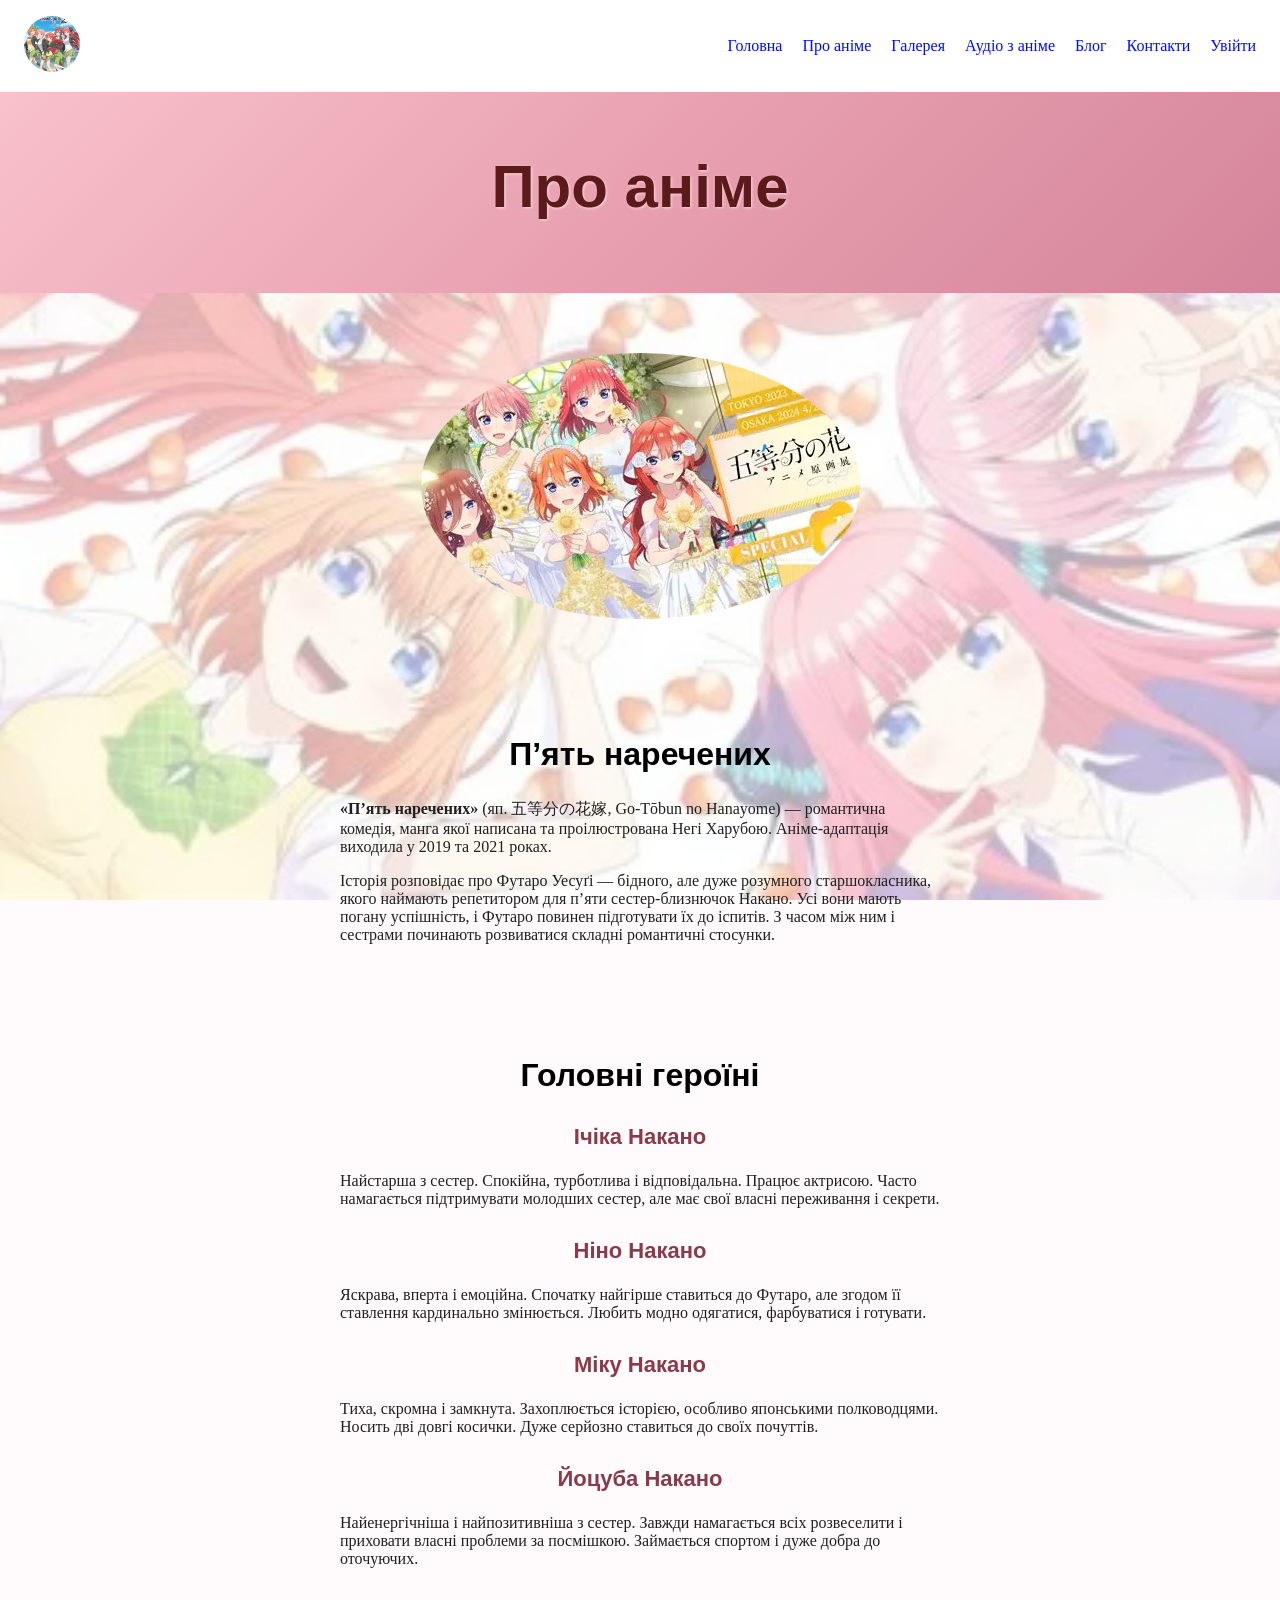
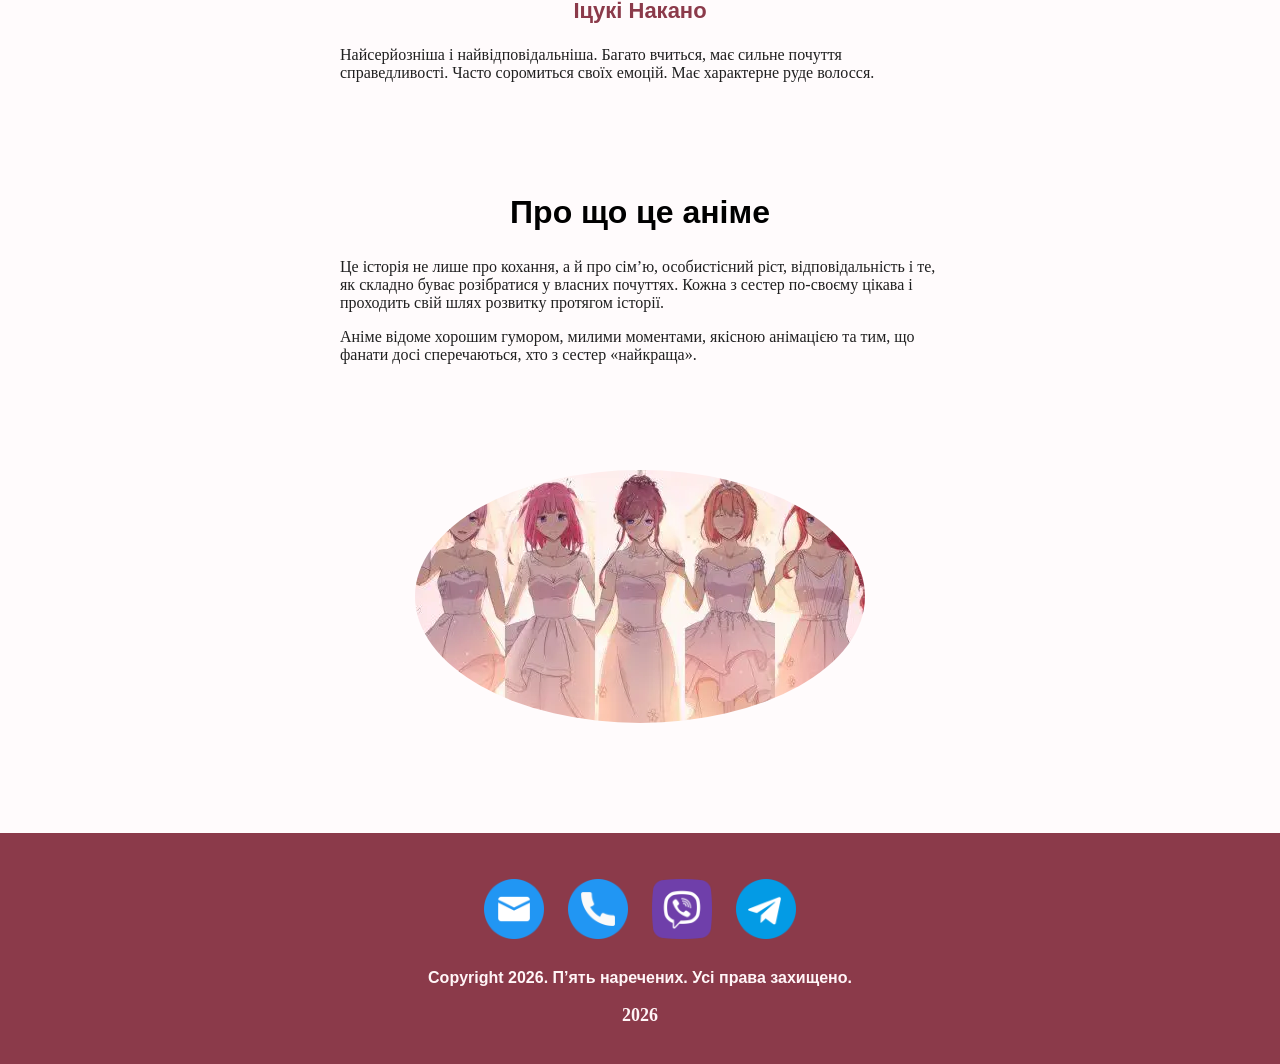
==== commit 5a921892: "Refactor code structure for improved readability and maintainability" ====
--- a/about.html
+++ b/about.html
@@ -17,6 +17,7 @@
             <li><a href="./index.html">Головна</a></li>
             <li><a href="./about.html">Про аніме</a></li>
             <li><a href="./gallery.html">Галерея</a></li>
+            <li><a href="./audio-case.html">Аудіо з аніме</a></li>
             <li><a href="./blog.html">Блог</a></li>
             <li><a href="./contacts.html">Контакти</a></li>
             <li><a href="login.html">Увійти</a></li>
--- a/style.css
+++ b/style.css
@@ -19,7 +19,6 @@
 body {
   min-height: 100vh;
   background: transparent;
-  font-family: "Segoe UI", Arial, Helvetica, sans-serif;
   color: #202020;
 }
 
@@ -136,6 +135,16 @@
   padding: 10px 0;
   max-width: 600px;
   margin:0 auto 50px;
+}
+
+.audio-page section {
+  text-align: center;
+}
+
+.audio-page audio {
+  display: block;
+  max-width: 100%;
+  margin: 0 auto;
 }
 
 .sister-text {
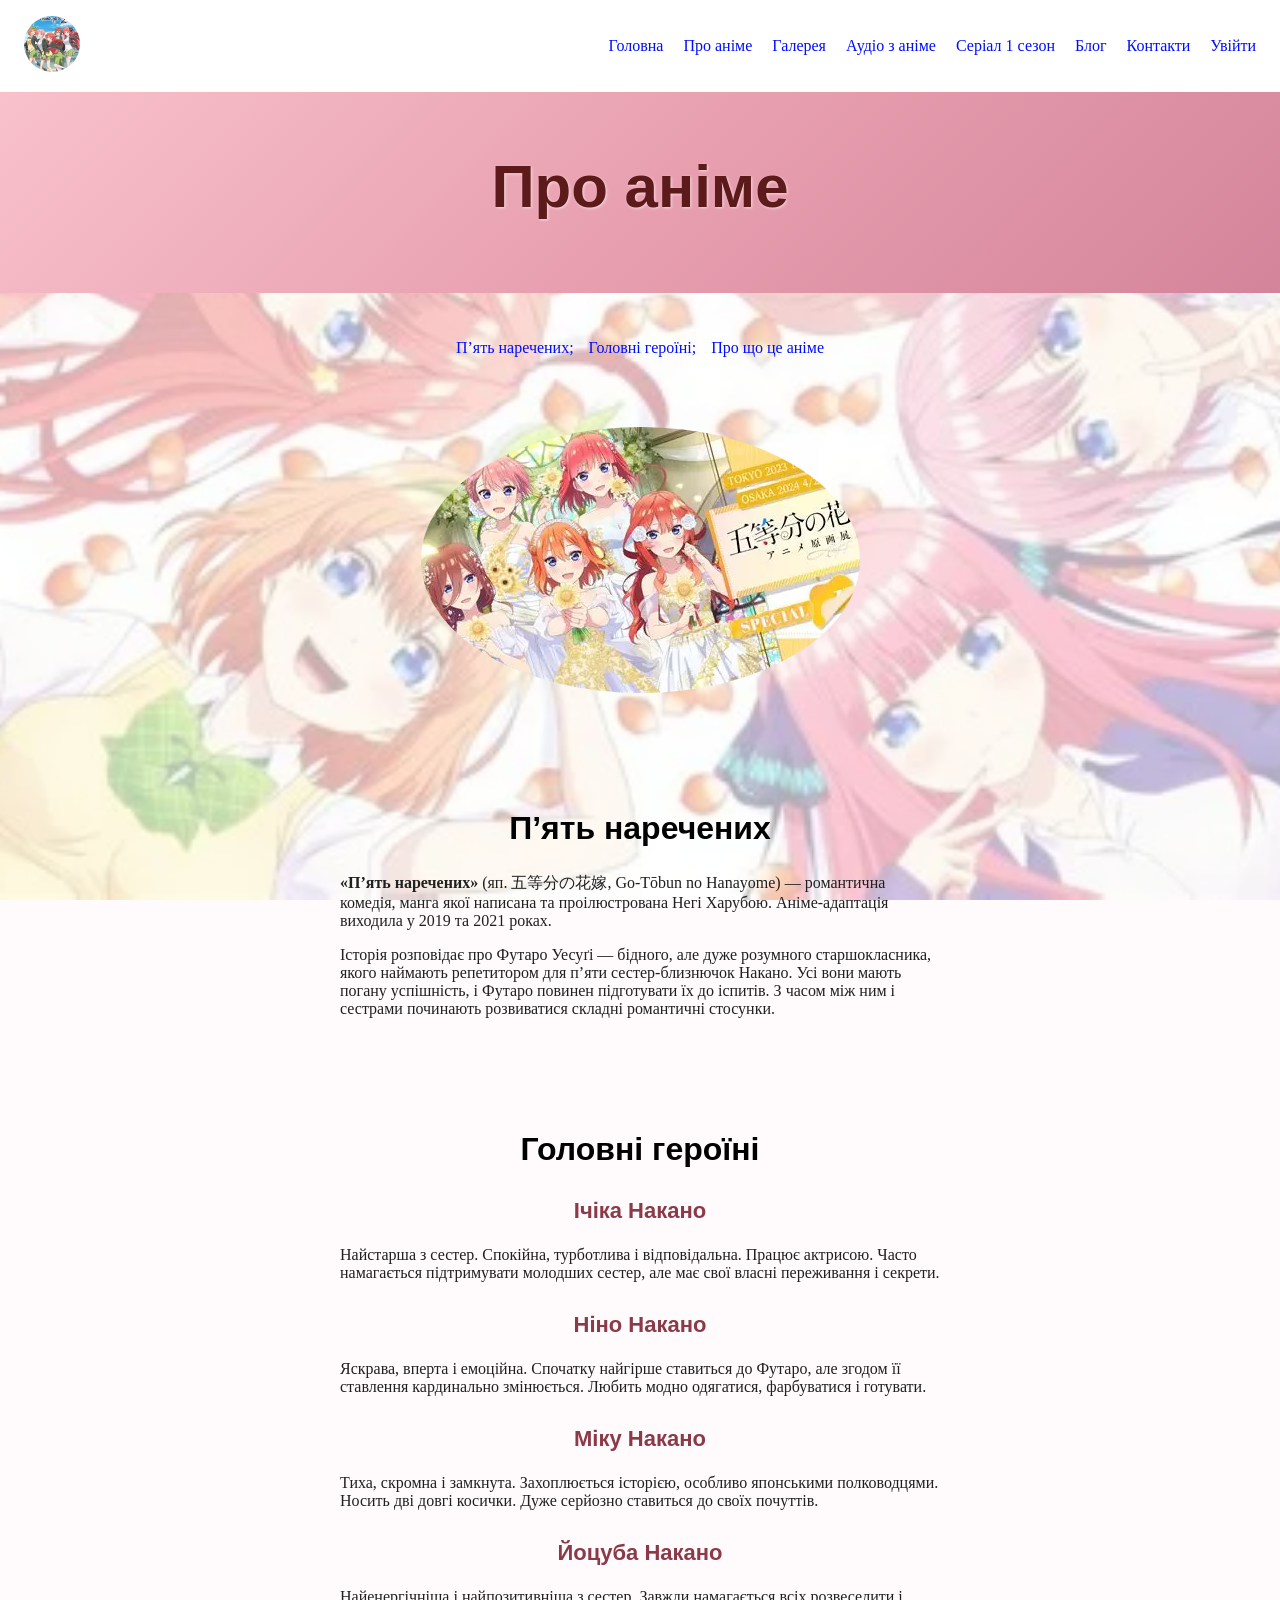
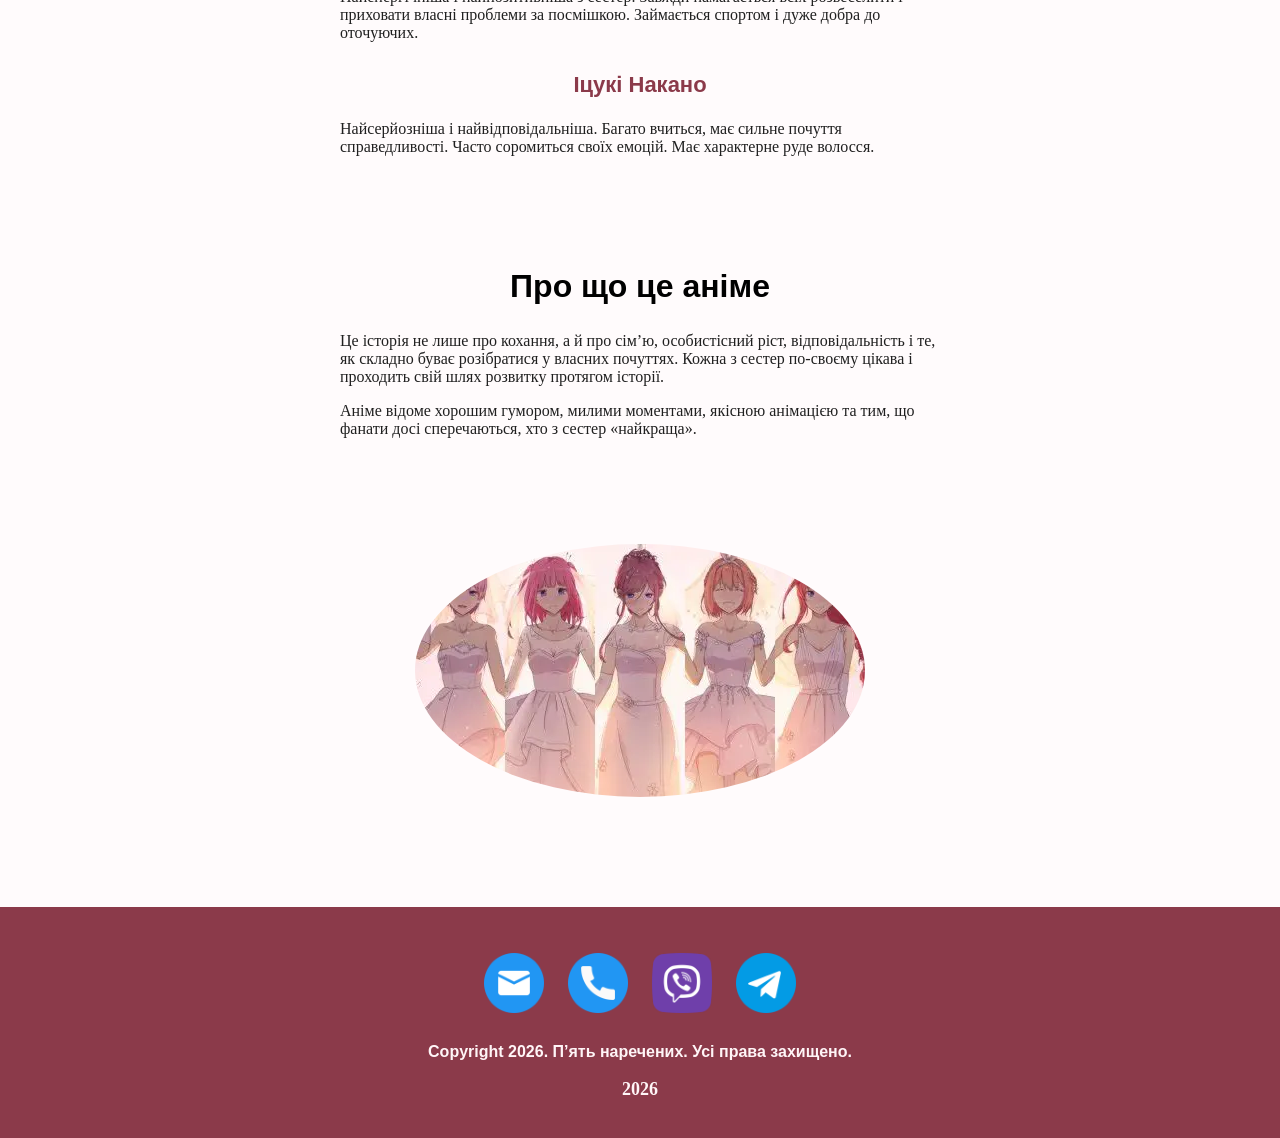
==== commit 7a581118: "Оновлення сайту без великого відео" ====
--- a/about.html
+++ b/about.html
@@ -18,19 +18,26 @@
             <li><a href="./about.html">Про аніме</a></li>
             <li><a href="./gallery.html">Галерея</a></li>
             <li><a href="./audio-case.html">Аудіо з аніме</a></li>
+            <li><a href="./video_1_season.html">Серіал 1 сезон</a></li>
             <li><a href="./blog.html">Блог</a></li>
             <li><a href="./contacts.html">Контакти</a></li>
             <li><a href="login.html">Увійти</a></li>
         </ul>
     </nav>
 
+
     <header>
         <h1>Про аніме</h1>
     </header>
 
     <main>
+        <ul style="display: flex; justify-content: center; flex-wrap: wrap; gap: 15px; margin-bottom: 40px;">
+            <li><a href="#5nevest">П’ять наречених;</a></li>
+            <li><a href="#golovnigeroyi">Головні героїні;</a></li>
+            <li><a href="#about">Про що це аніме</a></li>
+        </ul>
         <section><img src="./images/про_аніме.webp" alt="Nakano_Sister" class="homepage-center"></section>
-        <section>
+        <section id="5nevest">
             <h2>П’ять наречених</h2>
             <p><strong>«П’ять наречених»</strong> (яп. 五等分の花嫁, Go-Tōbun no Hanayome) — романтична комедія, манга якої
                 написана та проілюстрована Негі Харубою. Аніме-адаптація виходила у 2019 та 2021 роках.</p>
@@ -40,7 +47,7 @@
             </p>
         </section>
 
-        <section>
+        <section id="golovnigeroyi">
             <h2>Головні героїні</h2>
 
             <h3>Ічіка Накано</h3>
@@ -64,7 +71,7 @@
                 своїх емоцій. Має характерне руде волосся.</p>
         </section>
 
-        <section>
+        <section id="about">
             <h2>Про що це аніме</h2>
             <p>Це історія не лише про кохання, а й про сім’ю, особистісний ріст, відповідальність і те, як складно буває
                 розібратися у власних почуттях. Кожна з сестер по-своєму цікава і проходить свій шлях розвитку протягом
--- a/style.css
+++ b/style.css
@@ -139,6 +139,16 @@
 
 .audio-page section {
   text-align: center;
+}
+
+.video-season section {
+  text-align: center;
+}
+
+.video-season video {
+  border: 1px solid #f9f8f8;
+  border-radius: 12px;
+  box-shadow: 0 4px 15px rgba(139, 58, 74, 0.15);
 }
 
 .audio-page audio {
@@ -244,14 +254,14 @@
 }
 
 .column2 div {
-  width: 48%;
-  min-width: 280px;
+  width: 100%;
+  max-width: 700px;
+  min-width: 0;
 }
 
 .contacts_img {
   width: 100%;
-  height: 450px;
-  object-fit: cover;
+  object-fit: contain;
   border-radius: 12px;
 }
 
@@ -1087,11 +1097,6 @@
     height: 180px;
   }
 
-  .contacts_img {
-    height: auto;
-    max-height: 450px;
-  }
-
   .profile-section {
     gap: 20px;
   }
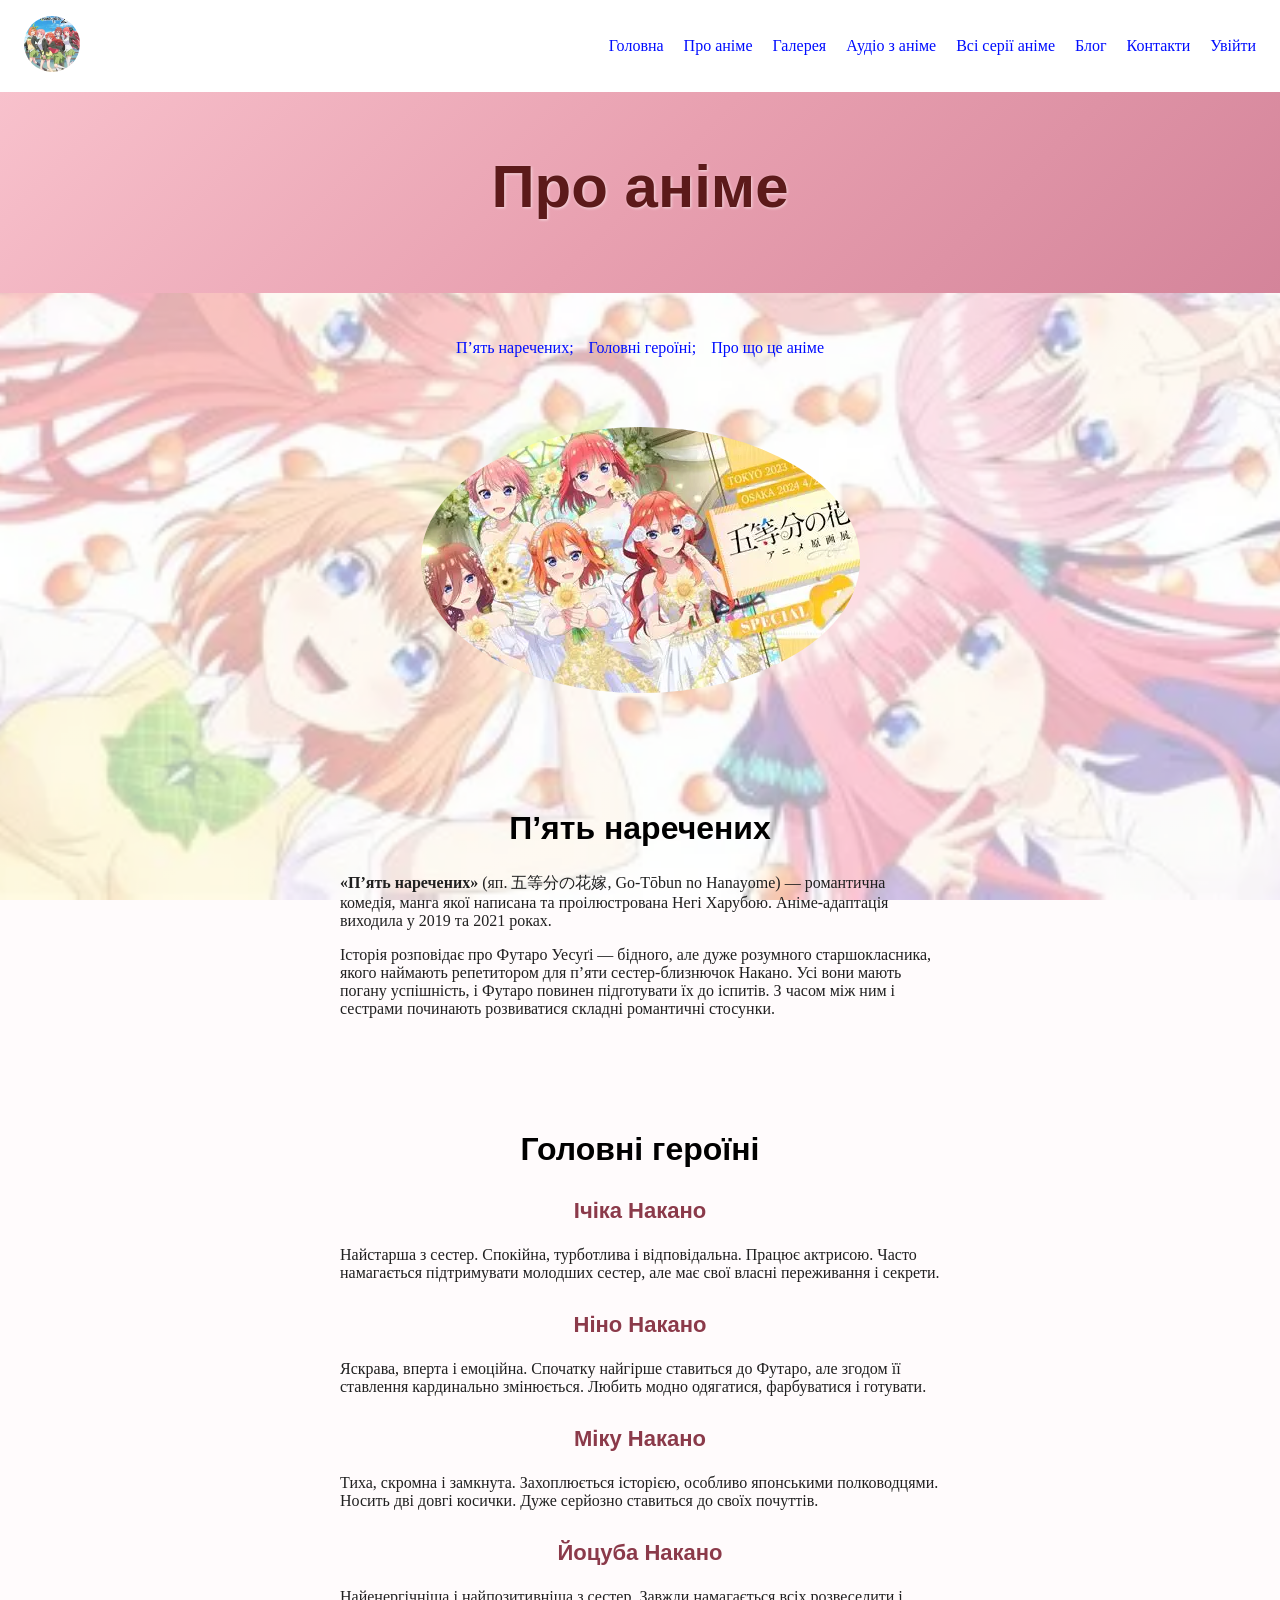
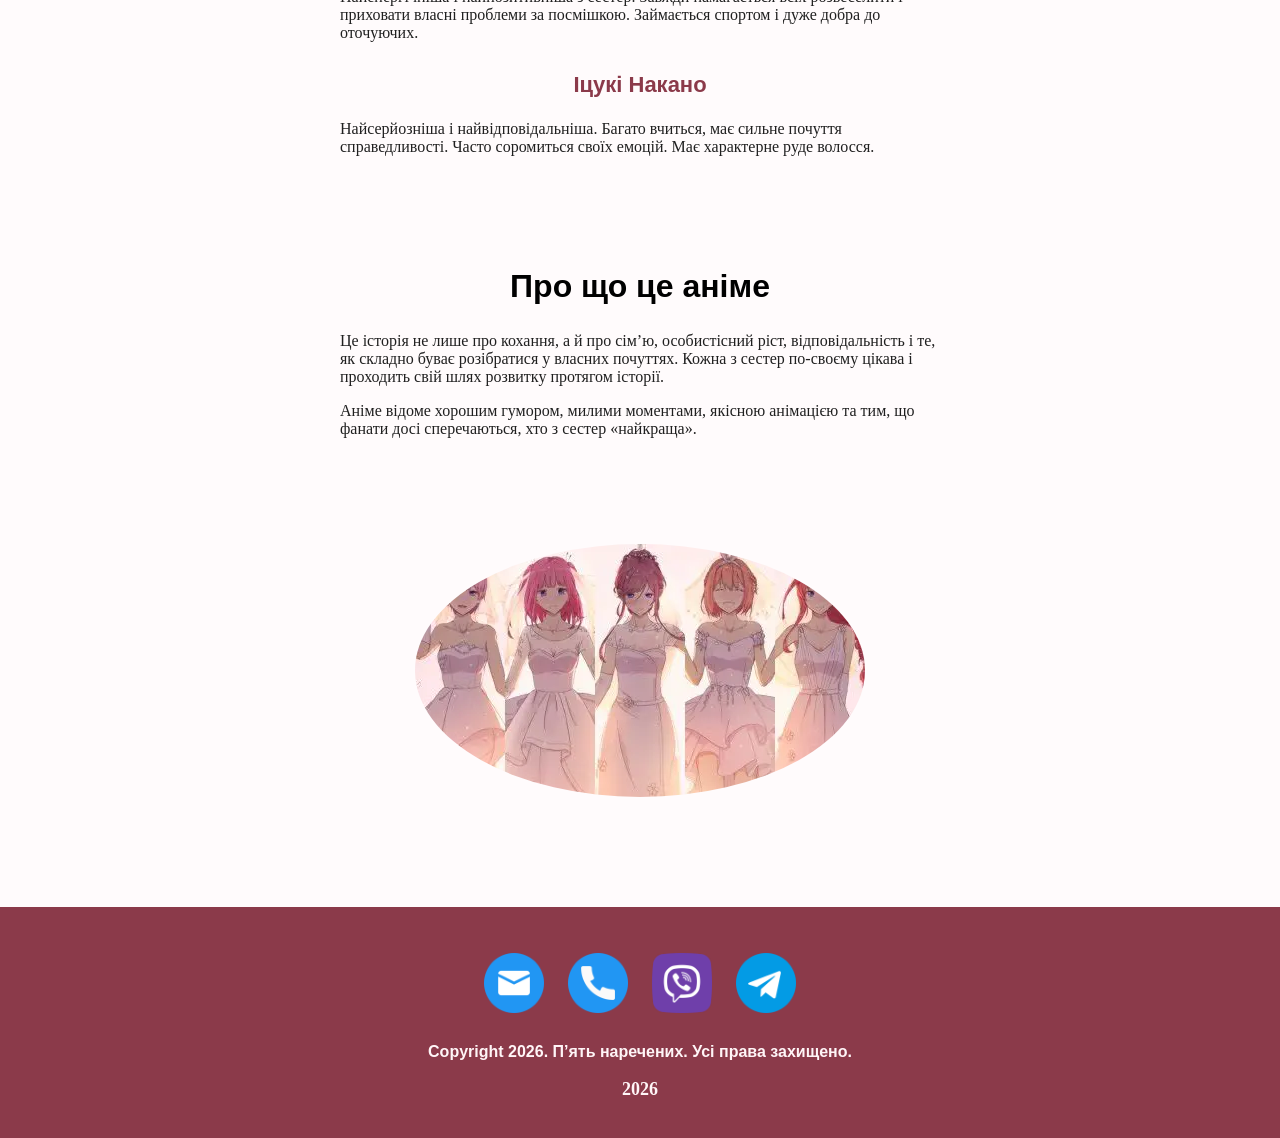
==== commit 9f13ad30: "fix: Update video section titles and links for consistency across multiple pages" ====
--- a/about.html
+++ b/about.html
@@ -18,7 +18,7 @@
             <li><a href="./about.html">Про аніме</a></li>
             <li><a href="./gallery.html">Галерея</a></li>
             <li><a href="./audio-case.html">Аудіо з аніме</a></li>
-            <li><a href="./video_1_season.html">Серіал 1 сезон</a></li>
+            <li><a href="./video_1_season.html">Всі серії аніме</a></li>
             <li><a href="./blog.html">Блог</a></li>
             <li><a href="./contacts.html">Контакти</a></li>
             <li><a href="login.html">Увійти</a></li>
